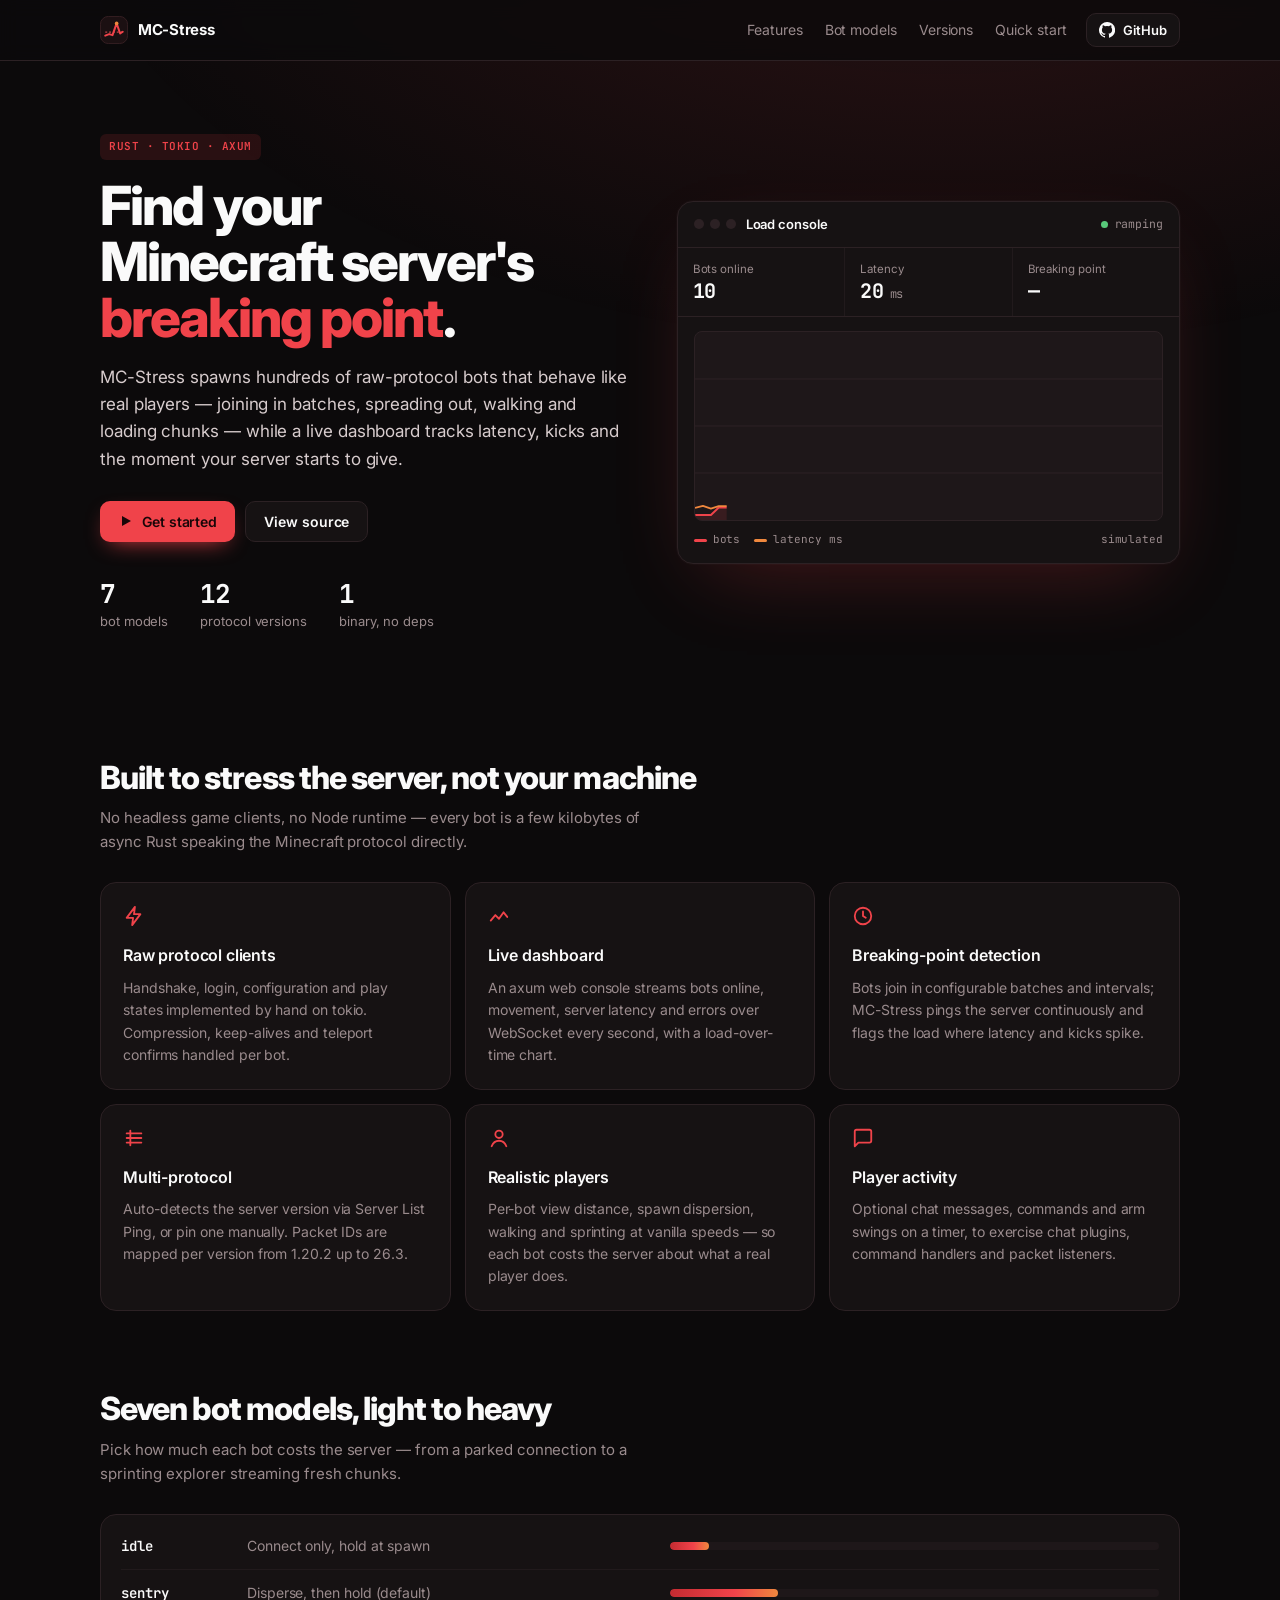
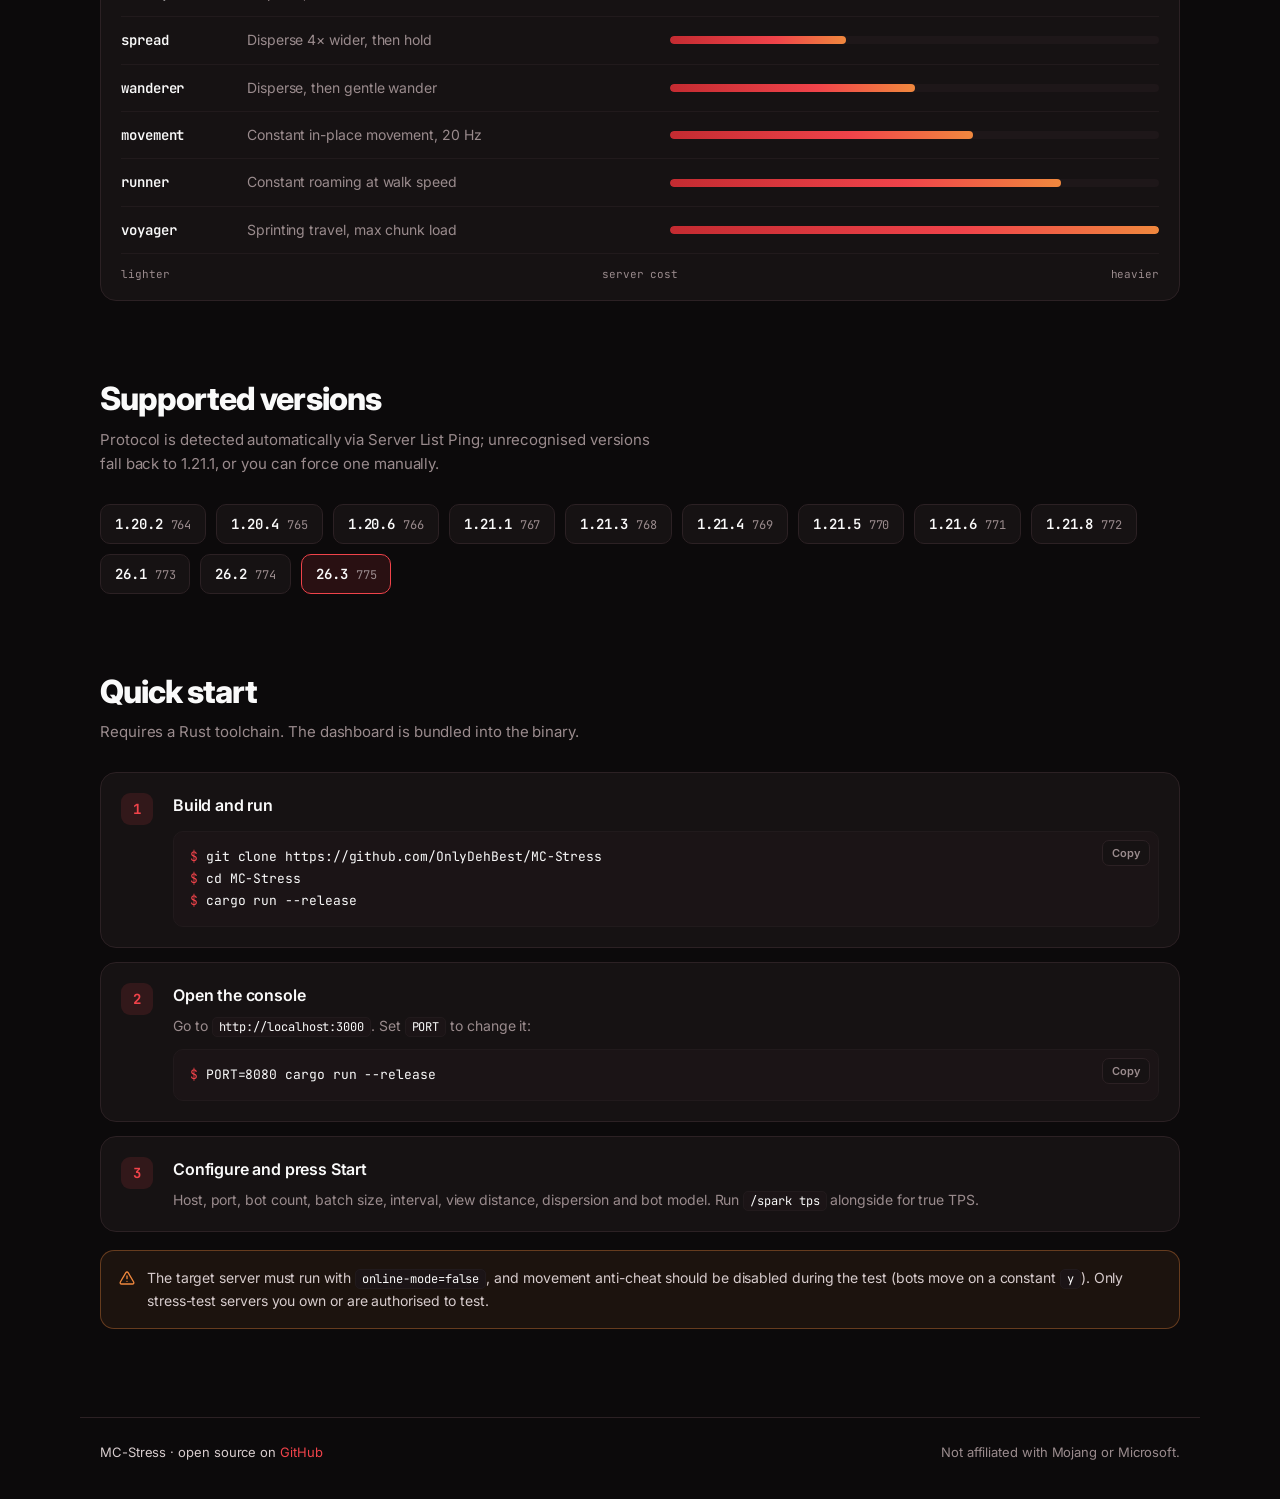
==== site/index.html @ 3d3be6d5 "Add project website and GitHub Pages deploy workflow Co-Authored-By: Claude Opus 5.5 <noreply@anthro" ====
<!doctype html>
<html lang="en">
<head>
  <meta charset="utf-8">
  <meta name="viewport" content="width=device-width, initial-scale=1">
  <title>MC-Stress — Minecraft load testing in Rust</title>
  <meta name="description" content="MC-Stress: raw Minecraft protocol bots on tokio, a live axum dashboard and breaking-point detection for load testing Minecraft servers.">
  <meta name="theme-color" content="#0c0a0b">
  <meta property="og:title" content="MC-Stress">
  <meta property="og:description" content="Load test your Minecraft server with lightweight raw-protocol bots and find its breaking point.">
  <link rel="icon" href="favicon.svg" type="image/svg+xml">
  <link rel="preconnect" href="https://fonts.googleapis.com">
  <link rel="preconnect" href="https://fonts.gstatic.com" crossorigin>
  <link rel="stylesheet" href="https://fonts.googleapis.com/css2?family=Inter:wght@400;500;600;700;800&family=JetBrains+Mono:wght@400;500;600&display=swap">
  <link rel="stylesheet" href="style.css">
</head>
<body>
  <header class="topbar">
    <div class="wrap topbar-in">
      <a class="brand" href="#top" aria-label="MC-Stress home">
        <svg class="logo" viewBox="0 0 32 32" aria-hidden="true"><rect x=".5" y=".5" width="31" height="31" rx="9" fill="#1b1012" stroke="#3a2225"/><line x1="6" y1="18.5" x2="26" y2="18.5" stroke="#ff5c61" stroke-width="1.4" stroke-dasharray="2.2 2.2" opacity=".7"/><path d="M6 22.5l4.5-1.8 3.8 1.2L19 8.5l4 11.5 3-2" fill="none" stroke="#f0434a" stroke-width="2.3" stroke-linecap="round" stroke-linejoin="round"/><circle cx="19" cy="8.5" r="2.1" fill="#f0883e"/></svg>
        <span>MC-Stress</span>
      </a>
      <nav class="nav">
        <a href="#features">Features</a>
        <a href="#models">Bot models</a>
        <a href="#versions">Versions</a>
        <a href="#start">Quick start</a>
      </nav>
      <a class="btn sec sm" href="https://github.com/OnlyDehBest/MC-Stress">
        <svg class="ico fill" viewBox="0 0 16 16" aria-hidden="true"><path d="M8 0a8 8 0 0 0-2.53 15.59c.4.07.55-.17.55-.38v-1.33c-2.23.48-2.7-1.07-2.7-1.07-.36-.92-.89-1.17-.89-1.17-.73-.5.06-.49.06-.49.8.06 1.23.83 1.23.83.72 1.22 1.87.87 2.33.67.07-.52.28-.87.5-1.07-1.78-.2-3.65-.89-3.65-3.95 0-.87.31-1.59.82-2.15-.08-.2-.36-1.02.08-2.12 0 0 .67-.22 2.2.82a7.6 7.6 0 0 1 4 0c1.53-1.04 2.2-.82 2.2-.82.44 1.1.16 1.92.08 2.12.51.56.82 1.28.82 2.15 0 3.07-1.87 3.75-3.66 3.95.29.25.54.73.54 1.48v2.2c0 .21.15.46.55.38A8 8 0 0 0 8 0z"/></svg>
        <span class="hide-sm">GitHub</span>
      </a>
    </div>
  </header>

  <main id="top">
    <section class="hero wrap">
      <div class="hero-copy">
        <span class="chip">Rust · tokio · axum</span>
        <h1>Find your Minecraft server's <em>breaking point</em>.</h1>
        <p class="lead">MC-Stress spawns hundreds of raw-protocol bots that behave like real players — joining in batches, spreading out, walking and loading chunks — while a live dashboard tracks latency, kicks and the moment your server starts to give.</p>
        <div class="cta">
          <a class="btn pri" href="#start"><svg class="ico fill" viewBox="0 0 16 16" aria-hidden="true"><path d="M4 3l9 5-9 5z"/></svg>Get started</a>
          <a class="btn sec" href="https://github.com/OnlyDehBest/MC-Stress">View source</a>
        </div>
        <ul class="facts">
          <li><b>7</b><span>bot models</span></li>
          <li><b>12</b><span>protocol versions</span></li>
          <li><b>1</b><span>binary, no deps</span></li>
        </ul>
      </div>

      <div class="console panel" aria-label="Dashboard preview">
        <div class="ph">
          <span class="dots"><i></i><i></i><i></i></span>
          <span class="ph-title">Load console</span>
          <span class="status live"><span class="d"></span><span id="demoState">ramping</span></span>
        </div>
        <div class="kpis">
          <div class="kpi"><div class="sl">Bots online</div><div class="sv" id="dBots">0</div></div>
          <div class="kpi"><div class="sl">Latency</div><div class="sv" id="dLat">—</div></div>
          <div class="kpi"><div class="sl">Breaking point</div><div class="sv" id="dBp">—</div></div>
        </div>
        <div class="chartpad">
          <svg id="demoChart" viewBox="0 0 400 150" preserveAspectRatio="none" role="img" aria-label="Simulated chart of bots and latency over time"></svg>
          <div class="legend"><span><i style="background:var(--acc)"></i>bots</span><span><i style="background:var(--high)"></i>latency ms</span><span class="muted">simulated</span></div>
        </div>
      </div>
    </section>

    <section id="features" class="wrap block">
      <h2>Built to stress the server, not your machine</h2>
      <p class="sec-sub">No headless game clients, no Node runtime — every bot is a few kilobytes of async Rust speaking the Minecraft protocol directly.</p>
      <div class="grid">
        <article class="card">
          <svg class="ico lg" viewBox="0 0 24 24" aria-hidden="true"><path d="M13 2L4 14h7l-1 8 9-12h-7z"/></svg>
          <h3>Raw protocol clients</h3>
          <p>Handshake, login, configuration and play states implemented by hand on tokio. Compression, keep-alives and teleport confirms handled per bot.</p>
        </article>
        <article class="card">
          <svg class="ico lg" viewBox="0 0 24 24" aria-hidden="true"><path d="M3 17l5-6 4 4 5-7 4 5"/></svg>
          <h3>Live dashboard</h3>
          <p>An axum web console streams bots online, movement, server latency and errors over WebSocket every second, with a load-over-time chart.</p>
        </article>
        <article class="card">
          <svg class="ico lg" viewBox="0 0 24 24" aria-hidden="true"><circle cx="12" cy="12" r="9"/><path d="M12 7v5l3 2"/></svg>
          <h3>Breaking-point detection</h3>
          <p>Bots join in configurable batches and intervals; MC-Stress pings the server continuously and flags the load where latency and kicks spike.</p>
        </article>
        <article class="card">
          <svg class="ico lg" viewBox="0 0 24 24" aria-hidden="true"><path d="M4 7h16M4 12h16M4 17h16"/><path d="M8 4v16"/></svg>
          <h3>Multi-protocol</h3>
          <p>Auto-detects the server version via Server List Ping, or pin one manually. Packet IDs are mapped per version from 1.20.2 up to 26.3.</p>
        </article>
        <article class="card">
          <svg class="ico lg" viewBox="0 0 24 24" aria-hidden="true"><circle cx="12" cy="8" r="4"/><path d="M4 21c1.5-4 4.5-6 8-6s6.5 2 8 6"/></svg>
          <h3>Realistic players</h3>
          <p>Per-bot view distance, spawn dispersion, walking and sprinting at vanilla speeds — so each bot costs the server about what a real player does.</p>
        </article>
        <article class="card">
          <svg class="ico lg" viewBox="0 0 24 24" aria-hidden="true"><path d="M21 15a2 2 0 0 1-2 2H7l-4 4V5a2 2 0 0 1 2-2h14a2 2 0 0 1 2 2z"/></svg>
          <h3>Player activity</h3>
          <p>Optional chat messages, commands and arm swings on a timer, to exercise chat plugins, command handlers and packet listeners.</p>
        </article>
      </div>
    </section>

    <section id="models" class="wrap block">
      <h2>Seven bot models, light to heavy</h2>
      <p class="sec-sub">Pick how much each bot costs the server — from a parked connection to a sprinting explorer streaming fresh chunks.</p>
      <div class="models panel">
        <div class="model"><code>idle</code><span>Connect only, hold at spawn</span><div class="meter" style="--w:8%"></div></div>
        <div class="model"><code>sentry</code><span>Disperse, then hold (default)</span><div class="meter" style="--w:22%"></div></div>
        <div class="model"><code>spread</code><span>Disperse 4× wider, then hold</span><div class="meter" style="--w:36%"></div></div>
        <div class="model"><code>wanderer</code><span>Disperse, then gentle wander</span><div class="meter" style="--w:50%"></div></div>
        <div class="model"><code>movement</code><span>Constant in-place movement, 20 Hz</span><div class="meter" style="--w:62%"></div></div>
        <div class="model"><code>runner</code><span>Constant roaming at walk speed</span><div class="meter" style="--w:80%"></div></div>
        <div class="model"><code>voyager</code><span>Sprinting travel, max chunk load</span><div class="meter" style="--w:100%"></div></div>
        <div class="model-axis"><span>lighter</span><span>server cost</span><span>heavier</span></div>
      </div>
    </section>

    <section id="versions" class="wrap block">
      <h2>Supported versions</h2>
      <p class="sec-sub">Protocol is detected automatically via Server List Ping; unrecognised versions fall back to 1.21.1, or you can force one manually.</p>
      <div class="versions">
        <span class="ver"><b>1.20.2</b><small>764</small></span>
        <span class="ver"><b>1.20.4</b><small>765</small></span>
        <span class="ver"><b>1.20.6</b><small>766</small></span>
        <span class="ver"><b>1.21.1</b><small>767</small></span>
        <span class="ver"><b>1.21.3</b><small>768</small></span>
        <span class="ver"><b>1.21.4</b><small>769</small></span>
        <span class="ver"><b>1.21.5</b><small>770</small></span>
        <span class="ver"><b>1.21.6</b><small>771</small></span>
        <span class="ver"><b>1.21.8</b><small>772</small></span>
        <span class="ver"><b>26.1</b><small>773</small></span>
        <span class="ver"><b>26.2</b><small>774</small></span>
        <span class="ver new"><b>26.3</b><small>775</small></span>
      </div>
    </section>

    <section id="start" class="wrap block">
      <h2>Quick start</h2>
      <p class="sec-sub">Requires a Rust toolchain. The dashboard is bundled into the binary.</p>
      <div class="steps">
        <div class="step">
          <span class="n">1</span>
          <div>
            <h3>Build and run</h3>
            <div class="code"><button class="copy" data-copy="git clone https://github.com/OnlyDehBest/MC-Stress&#10;cd MC-Stress&#10;cargo run --release">Copy</button><pre><span class="p">$</span> git clone https://github.com/OnlyDehBest/MC-Stress
<span class="p">$</span> cd MC-Stress
<span class="p">$</span> cargo run --release</pre></div>
          </div>
        </div>
        <div class="step">
          <span class="n">2</span>
          <div>
            <h3>Open the console</h3>
            <p>Go to <code>http://localhost:3000</code>. Set <code>PORT</code> to change it:</p>
            <div class="code"><button class="copy" data-copy="PORT=8080 cargo run --release">Copy</button><pre><span class="p">$</span> PORT=8080 cargo run --release</pre></div>
          </div>
        </div>
        <div class="step">
          <span class="n">3</span>
          <div>
            <h3>Configure and press Start</h3>
            <p>Host, port, bot count, batch size, interval, view distance, dispersion and bot model. Run <code>/spark tps</code> alongside for true TPS.</p>
          </div>
        </div>
      </div>

      <div class="note">
        <svg class="ico" viewBox="0 0 24 24" aria-hidden="true"><path d="M12 9v4M12 17h.01"/><path d="M10.3 3.9L2 18a2 2 0 0 0 1.7 3h16.6a2 2 0 0 0 1.7-3L13.7 3.9a2 2 0 0 0-3.4 0z"/></svg>
        <p>The target server must run with <code>online-mode=false</code>, and movement anti-cheat should be disabled during the test (bots move on a constant <code>y</code>). Only stress-test servers you own or are authorised to test.</p>
      </div>
    </section>
  </main>

  <footer class="foot wrap">
    <span>MC-Stress · open source on <a href="https://github.com/OnlyDehBest/MC-Stress">GitHub</a></span>
    <span class="muted">Not affiliated with Mojang or Microsoft.</span>
  </footer>

  <script src="app.js"></script>
</body>
</html>
---- site/style.css ----
:root {
  --bg:#0c0a0b; --card:#161213; --card2:#1e1719; --line:#2c2124; --line2:#211a1c;
  --fg:#d7cccd; --hd:#fafafa; --muted:#9a8b8d;
  --acc:#f0434a; --acc2:#c42b31; --accl:rgba(240,67,74,.13);
  --ok:#58c97a; --high:#f0883e; --crit:#ff5c61;
  --code:#1b1416; --glass:rgba(12,10,11,.82);
  --fs:'Inter',ui-sans-serif,system-ui,-apple-system,'Segoe UI',Roboto,sans-serif;
  --fm:'JetBrains Mono',ui-monospace,SFMono-Regular,Menlo,Consolas,monospace;
  color-scheme: dark;
}
* { box-sizing:border-box; }
html { scroll-behavior:smooth; scroll-padding-top:72px; }
body { margin:0; background:var(--bg); color:var(--fg); font:15px/1.6 var(--fs); letter-spacing:-.005em; -webkit-font-smoothing:antialiased; overflow-x:hidden; }
body::before { content:""; position:fixed; inset:-20% -10% auto; height:70vh; background:radial-gradient(ellipse at 70% 0%, rgba(240,67,74,.16), transparent 60%); pointer-events:none; z-index:-1; }
a { color:var(--acc); text-decoration:none; }
a:hover { text-decoration:underline; }
code { font-family:var(--fm); font-size:.86em; background:var(--code); border:1px solid var(--line2); padding:1px 6px; border-radius:5px; color:var(--hd); }
svg { display:block; }
.wrap { max-width:1120px; margin:0 auto; padding:0 20px; }
.muted { color:var(--muted); }
.ico { width:16px; height:16px; flex:none; fill:none; stroke:currentColor; stroke-width:2; stroke-linecap:round; stroke-linejoin:round; }
.ico.fill { fill:currentColor; stroke:none; }
.ico.lg { width:22px; height:22px; color:var(--acc); }

.topbar { position:sticky; top:0; z-index:10; border-bottom:1px solid var(--line); background:var(--glass); backdrop-filter:saturate(1.2) blur(10px); -webkit-backdrop-filter:saturate(1.2) blur(10px); }
.topbar-in { display:flex; align-items:center; gap:20px; height:60px; }
.brand { display:flex; align-items:center; gap:10px; color:var(--hd); font-weight:700; letter-spacing:-.02em; }
.brand:hover { text-decoration:none; }
.logo { width:28px; height:28px; }
.nav { display:flex; gap:22px; margin-left:auto; }
.nav a { color:var(--muted); font-size:14px; }
.nav a:hover { color:var(--hd); text-decoration:none; }

.btn { display:inline-flex; align-items:center; gap:8px; border:0; border-radius:10px; padding:11px 18px; font:600 14px var(--fs); cursor:pointer; transition:filter .12s, border-color .15s, transform .1s; }
.btn:hover { text-decoration:none; }
.btn:active { transform:scale(.97); }
.btn.pri { background:var(--acc); color:#1a0608; box-shadow:0 8px 22px -10px var(--acc); }
.btn.pri:hover { filter:brightness(1.08); }
.btn.sec { background:var(--card); color:var(--hd); border:1px solid var(--line); }
.btn.sec:hover { border-color:var(--acc); }
.btn.sm { padding:8px 12px; font-size:13px; }
.chip { display:inline-block; font-family:var(--fm); font-size:11px; font-weight:600; letter-spacing:.5px; text-transform:uppercase; padding:4px 9px; border-radius:6px; background:var(--accl); color:var(--acc); }

.hero { display:grid; grid-template-columns:1.05fr 1fr; gap:48px; align-items:center; padding-top:72px; padding-bottom:56px; }
h1 { margin:18px 0 0; font-size:clamp(34px,5vw,54px); font-weight:800; letter-spacing:-.035em; line-height:1.04; color:var(--hd); text-wrap:balance; }
h1 em { font-style:normal; color:var(--acc); }
.lead { margin:18px 0 0; font-size:17px; color:var(--fg); max-width:56ch; }
.cta { display:flex; gap:10px; margin-top:28px; flex-wrap:wrap; }
.facts { list-style:none; display:flex; gap:32px; padding:0; margin:34px 0 0; }
.facts li { display:flex; flex-direction:column; }
.facts b { font:700 26px var(--fm); color:var(--hd); letter-spacing:-.03em; }
.facts span { font-size:13px; color:var(--muted); }

.panel { background:var(--card); border:1px solid var(--line); border-radius:16px; }
.console { box-shadow:0 30px 80px -30px rgba(240,67,74,.28), 0 0 0 1px rgba(255,255,255,.02); overflow:hidden; }
.ph { display:flex; align-items:center; gap:10px; padding:12px 16px; border-bottom:1px solid var(--line); }
.dots { display:flex; gap:6px; }
.dots i { width:10px; height:10px; border-radius:50%; background:var(--line); }
.ph-title { font-size:13px; font-weight:600; color:var(--hd); }
.status { margin-left:auto; display:inline-flex; align-items:center; gap:7px; font-family:var(--fm); font-size:11.5px; color:var(--muted); }
.status .d { width:7px; height:7px; border-radius:50%; background:var(--ok); animation:pulse 1.6s infinite; }
.status.crit .d { background:var(--crit); }
@keyframes pulse { 0%{box-shadow:0 0 0 0 rgba(88,201,122,.35)} 70%{box-shadow:0 0 0 6px transparent} 100%{box-shadow:0 0 0 0 transparent} }
.kpis { display:grid; grid-template-columns:repeat(3,1fr); gap:1px; background:var(--line2); border-bottom:1px solid var(--line); }
.kpi { background:var(--card); padding:12px 15px; min-width:0; }
.kpi .sl { font-size:11.5px; color:var(--muted); }
.kpi .sv { font:700 20px var(--fm); color:var(--hd); font-variant-numeric:tabular-nums; letter-spacing:-.02em; white-space:nowrap; }
.kpi .sv.crit { color:var(--crit); }
.chartpad { padding:14px 16px 14px; }
#demoChart { width:100%; height:190px; background:var(--card2); border:1px solid var(--line); border-radius:8px; }
.legend { display:flex; gap:14px; margin-top:10px; font-family:var(--fm); font-size:11px; color:var(--muted); }
.legend i { display:inline-block; width:13px; height:3px; border-radius:2px; margin-right:6px; vertical-align:middle; }
.legend .muted { margin-left:auto; }

.block { padding-top:72px; padding-bottom:8px; }
h2 { margin:0; font-size:clamp(24px,3vw,32px); font-weight:800; letter-spacing:-.03em; color:var(--hd); line-height:1.15; }
.sec-sub { margin:10px 0 28px; color:var(--muted); max-width:62ch; }
h3 { margin:0; font-size:16px; font-weight:600; color:var(--hd); letter-spacing:-.01em; }

.grid { display:grid; grid-template-columns:repeat(3,1fr); gap:14px; }
.card { background:var(--card); border:1px solid var(--line); border-radius:16px; padding:22px; transition:border-color .2s, transform .2s; }
.card:hover { border-color:#4a2a2e; transform:translateY(-2px); }
.card h3 { margin-top:16px; }
.card p { margin:8px 0 0; color:var(--muted); font-size:14px; }

.models { padding:8px 20px 16px; }
.model { display:grid; grid-template-columns:110px 1fr 1.2fr; gap:16px; align-items:center; padding:12px 0; border-bottom:1px solid var(--line2); }
.model code { background:none; border:0; padding:0; color:var(--hd); font-weight:600; font-size:14px; }
.model span { color:var(--muted); font-size:14px; }
.meter { height:8px; border-radius:4px; background:var(--card2); position:relative; overflow:hidden; }
.meter::after { content:""; position:absolute; inset:0 auto 0 0; width:var(--w); border-radius:4px; background:linear-gradient(90deg, var(--acc2), var(--acc) 60%, var(--high)); transform-origin:left; transform:scaleX(0); transition:transform 1s cubic-bezier(.2,.7,.2,1); }
.models.in .meter::after { transform:scaleX(1); }
.model-axis { display:grid; grid-template-columns:1fr auto 1fr; padding-top:12px; font-family:var(--fm); font-size:11px; color:var(--muted); }
.model-axis span:last-child { text-align:right; }

.versions { display:flex; flex-wrap:wrap; gap:10px; }
.ver { display:inline-flex; align-items:baseline; gap:8px; padding:10px 14px; background:var(--card); border:1px solid var(--line); border-radius:10px; }
.ver b { font:600 14px var(--fm); color:var(--hd); }
.ver small { font:12px var(--fm); color:var(--muted); }
.ver.new { border-color:var(--acc); background:var(--accl); }

.steps { display:grid; gap:14px; }
.step { display:grid; grid-template-columns:36px 1fr; gap:16px; background:var(--card); border:1px solid var(--line); border-radius:16px; padding:20px; }
.step .n { width:32px; height:32px; border-radius:9px; display:grid; place-items:center; background:var(--accl); color:var(--acc); font:700 14px var(--fm); }
.step > div { min-width:0; }
.step p { margin:6px 0 0; color:var(--muted); font-size:14px; }
.code { position:relative; margin-top:12px; background:var(--code); border:1px solid var(--line2); border-radius:10px; }
.code pre { margin:0; padding:14px 16px; overflow-x:auto; font:13px/1.7 var(--fm); color:var(--hd); }
.code .p { color:var(--acc); user-select:none; }
.copy { position:absolute; top:8px; right:8px; font:600 11px var(--fs); color:var(--muted); background:var(--card); border:1px solid var(--line); border-radius:7px; padding:5px 9px; cursor:pointer; }
.copy:hover { color:var(--hd); border-color:var(--acc); }

.note { display:flex; gap:12px; align-items:flex-start; margin-top:18px; padding:16px 18px; border:1px solid rgba(240,136,62,.35); background:rgba(240,136,62,.07); border-radius:14px; }
.note .ico { color:var(--high); margin-top:3px; }
.note p { margin:0; font-size:14px; }

.foot { display:flex; justify-content:space-between; gap:12px; flex-wrap:wrap; margin-top:80px; padding-top:24px; padding-bottom:36px; border-top:1px solid var(--line); font-size:13px; }

@media (max-width: 900px) {
  .hero { grid-template-columns:1fr; padding-top:44px; gap:36px; }
  .grid { grid-template-columns:1fr 1fr; }
  .nav { display:none; }
  .topbar-in .btn { margin-left:auto; }
}
@media (max-width: 600px) {
  .grid { grid-template-columns:1fr; }
  .model { grid-template-columns:90px 1fr; gap:6px 12px; }
  .model .meter { grid-column:1 / -1; }
  .facts { gap:22px; }
  .hide-sm { display:none; }
  .kpi .sv { font-size:17px; }
  .step { grid-template-columns:1fr; gap:10px; }
}
@media (prefers-reduced-motion: reduce) {
  html { scroll-behavior:auto; }
  .status .d { animation:none; }
  .meter::after { transition:none; }
  .card { transition:none; }
}
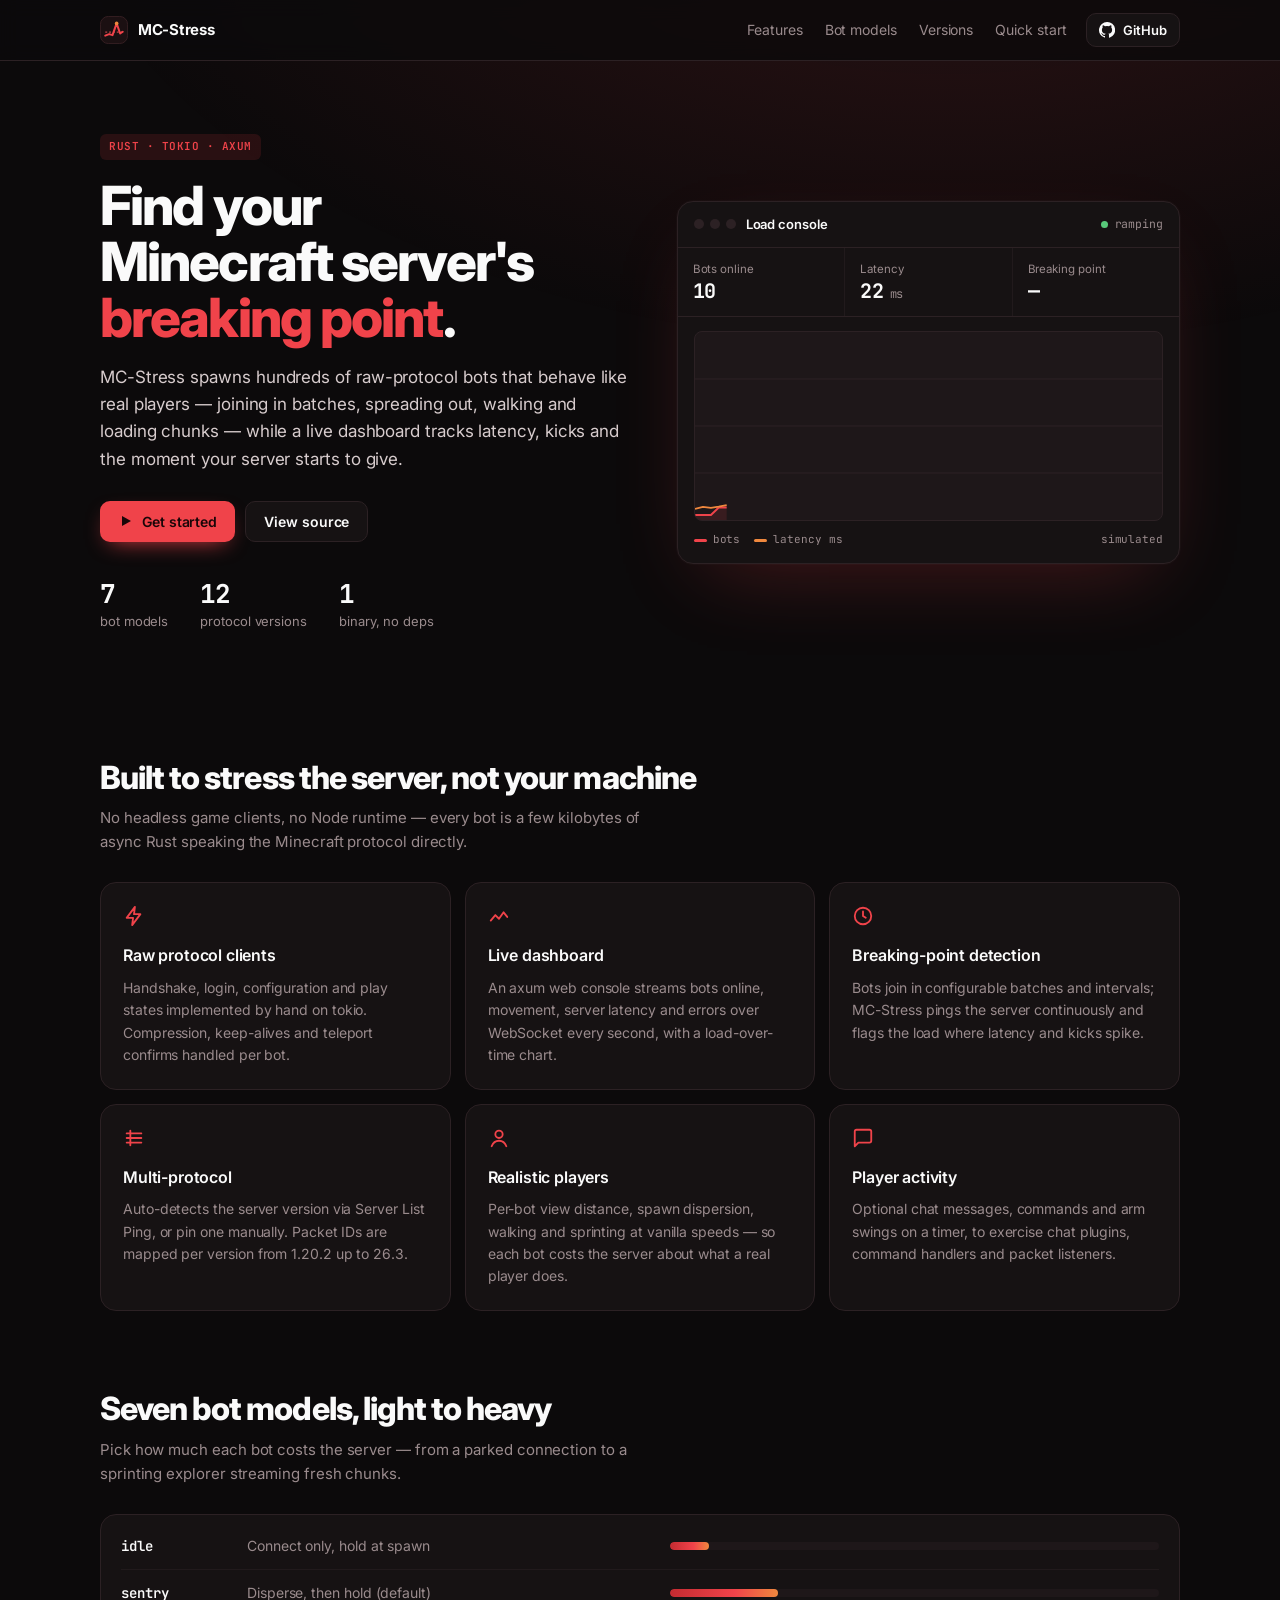
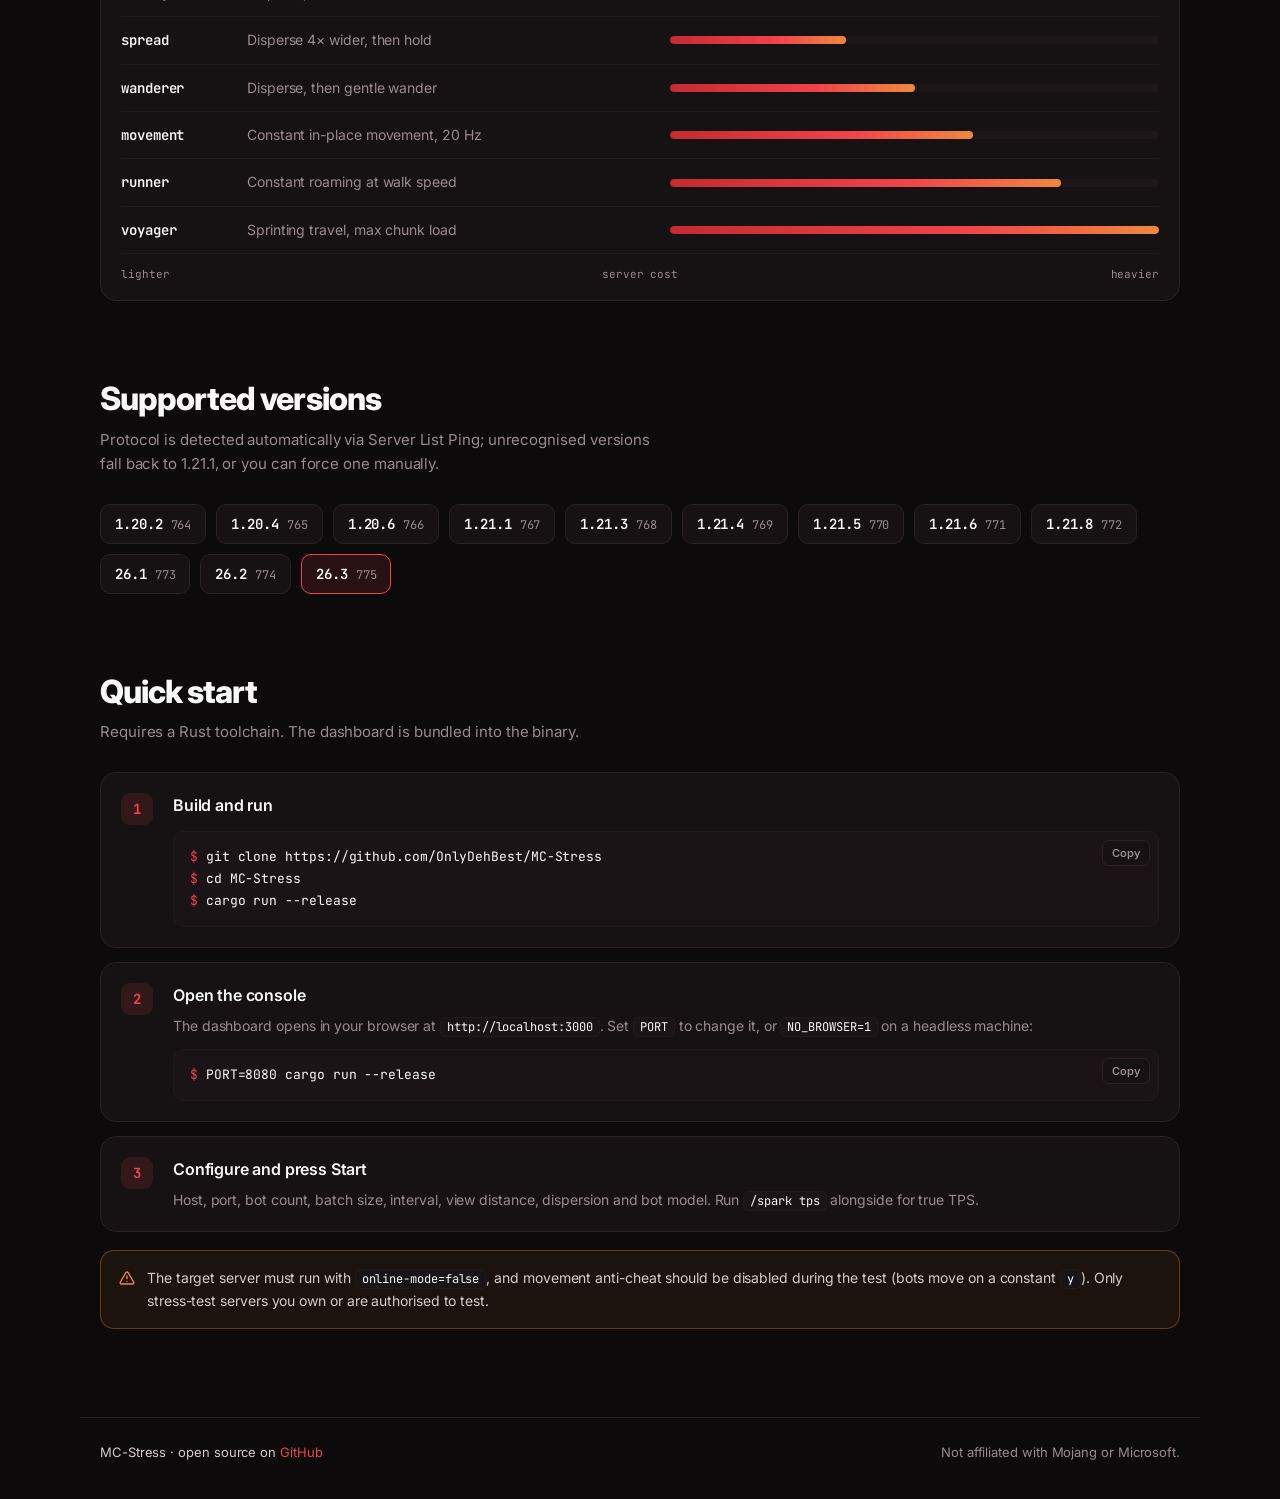
==== commit 509f173e: "Open the dashboard in the browser on startup (NO_BROWSER to disable) Co-Authored-By: Claude Opus 5.5" ====
--- a/site/index.html
+++ b/site/index.html
@@ -157,7 +157,7 @@
           <span class="n">2</span>
           <div>
             <h3>Open the console</h3>
-            <p>Go to <code>http://localhost:3000</code>. Set <code>PORT</code> to change it:</p>
+            <p>The dashboard opens in your browser at <code>http://localhost:3000</code>. Set <code>PORT</code> to change it, or <code>NO_BROWSER=1</code> on a headless machine:</p>
             <div class="code"><button class="copy" data-copy="PORT=8080 cargo run --release">Copy</button><pre><span class="p">$</span> PORT=8080 cargo run --release</pre></div>
           </div>
         </div>
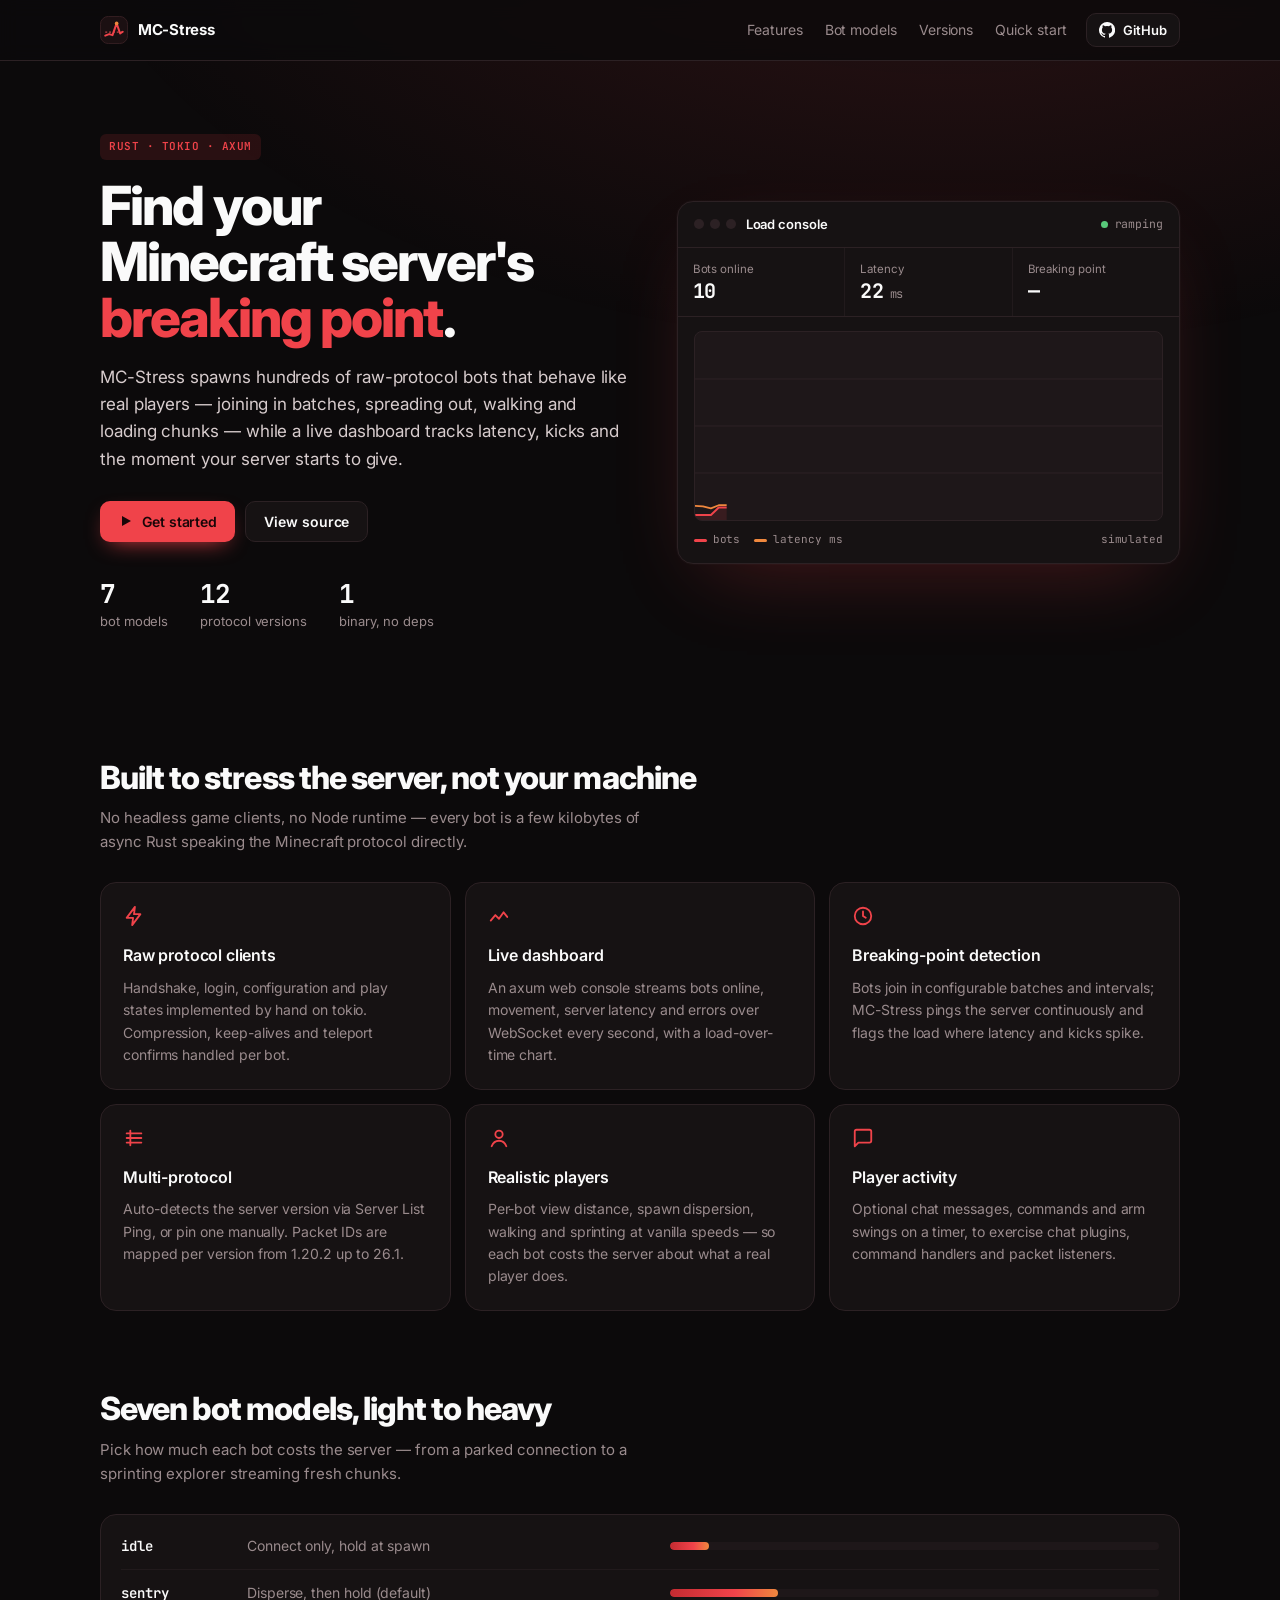
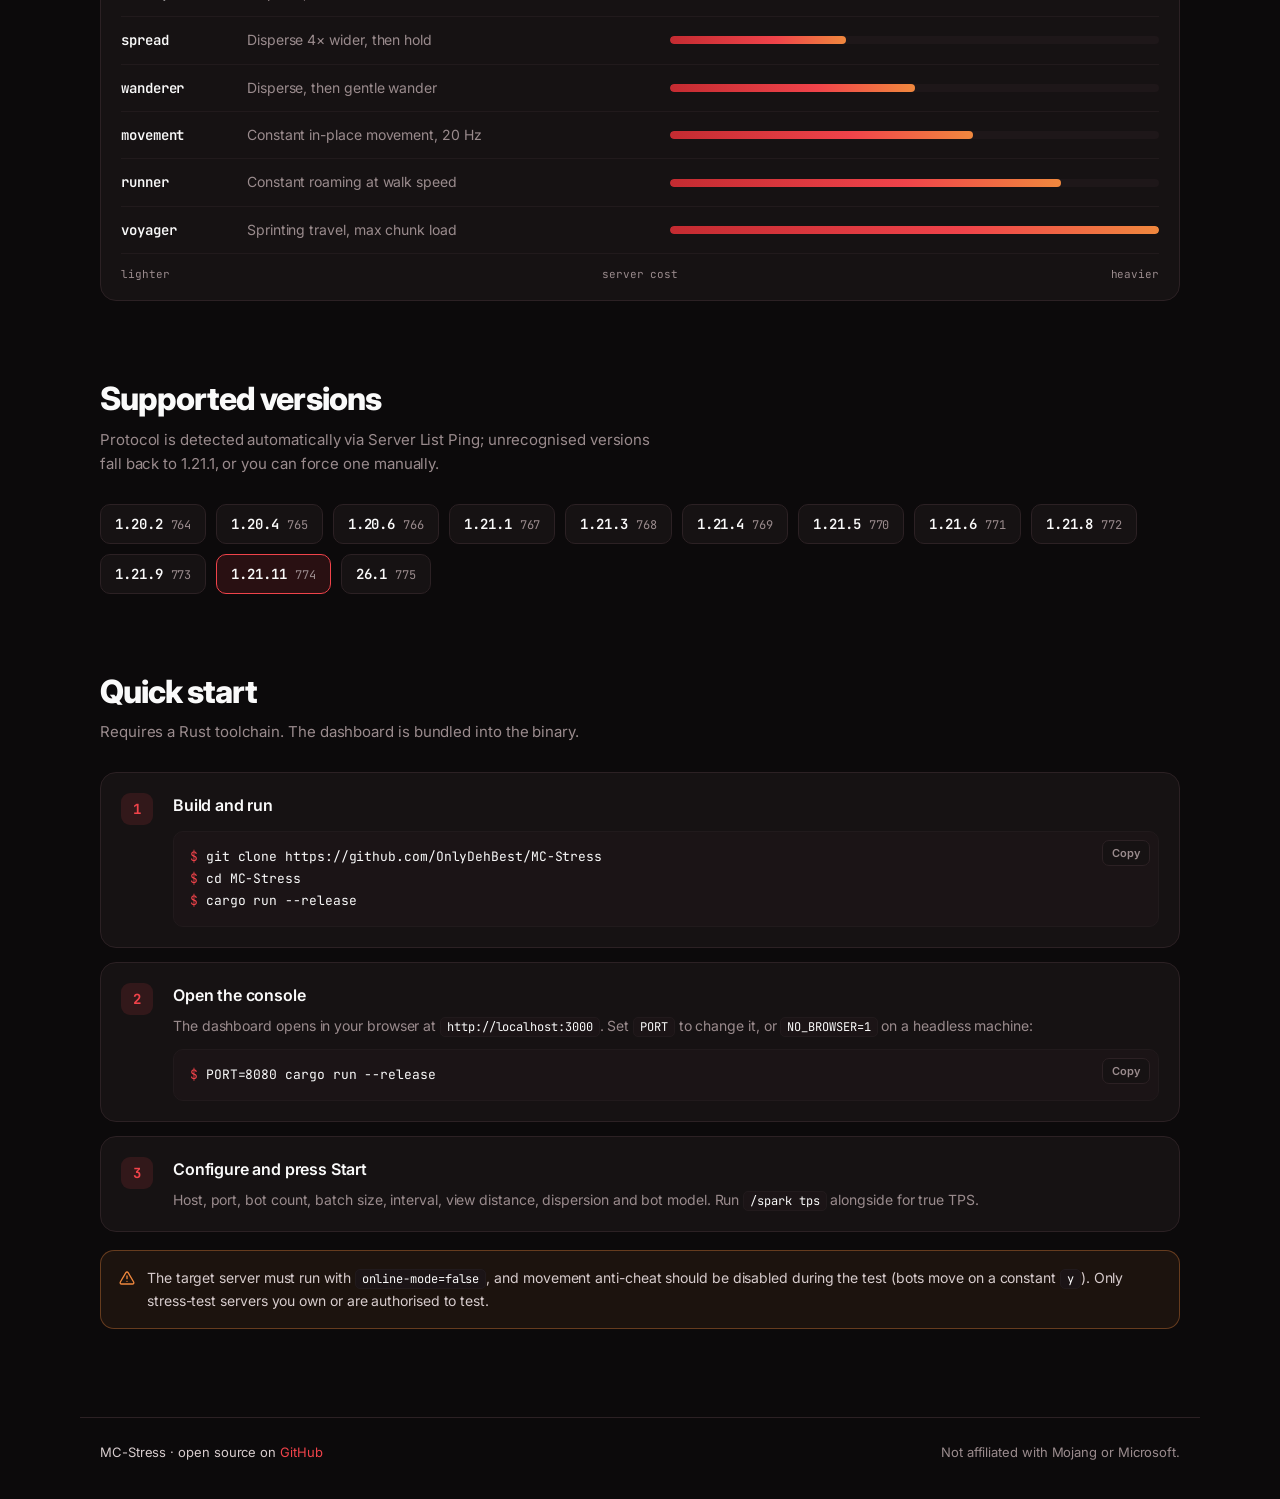
==== commit b290ca7c: "Fix per-version packet IDs; add 1.21.9/1.21.11, correct 26.x labels The modern version entries reuse" ====
--- a/site/index.html
+++ b/site/index.html
@@ -91,7 +91,7 @@
         <article class="card">
           <svg class="ico lg" viewBox="0 0 24 24" aria-hidden="true"><path d="M4 7h16M4 12h16M4 17h16"/><path d="M8 4v16"/></svg>
           <h3>Multi-protocol</h3>
-          <p>Auto-detects the server version via Server List Ping, or pin one manually. Packet IDs are mapped per version from 1.20.2 up to 26.3.</p>
+          <p>Auto-detects the server version via Server List Ping, or pin one manually. Packet IDs are mapped per version from 1.20.2 up to 26.1.</p>
         </article>
         <article class="card">
           <svg class="ico lg" viewBox="0 0 24 24" aria-hidden="true"><circle cx="12" cy="8" r="4"/><path d="M4 21c1.5-4 4.5-6 8-6s6.5 2 8 6"/></svg>
@@ -134,9 +134,9 @@
         <span class="ver"><b>1.21.5</b><small>770</small></span>
         <span class="ver"><b>1.21.6</b><small>771</small></span>
         <span class="ver"><b>1.21.8</b><small>772</small></span>
-        <span class="ver"><b>26.1</b><small>773</small></span>
-        <span class="ver"><b>26.2</b><small>774</small></span>
-        <span class="ver new"><b>26.3</b><small>775</small></span>
+        <span class="ver"><b>1.21.9</b><small>773</small></span>
+        <span class="ver new"><b>1.21.11</b><small>774</small></span>
+        <span class="ver"><b>26.1</b><small>775</small></span>
       </div>
     </section>
 
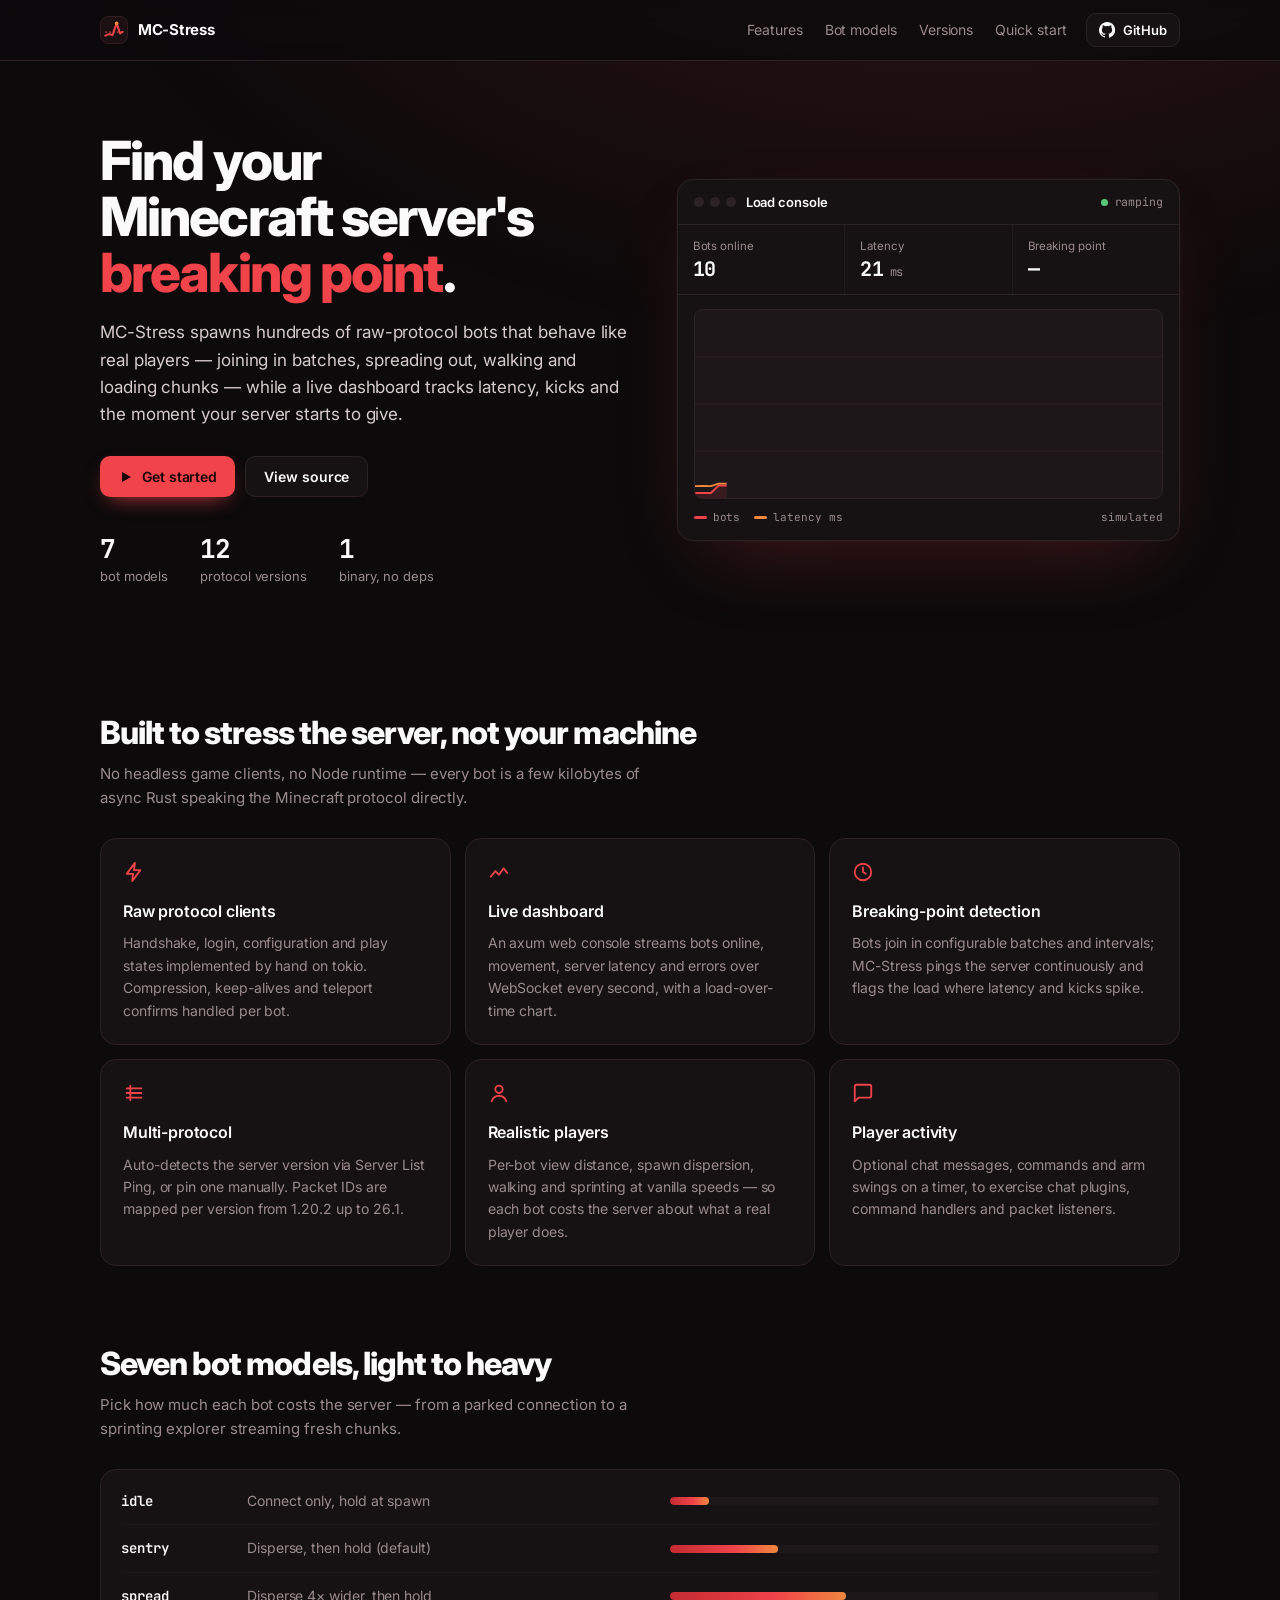
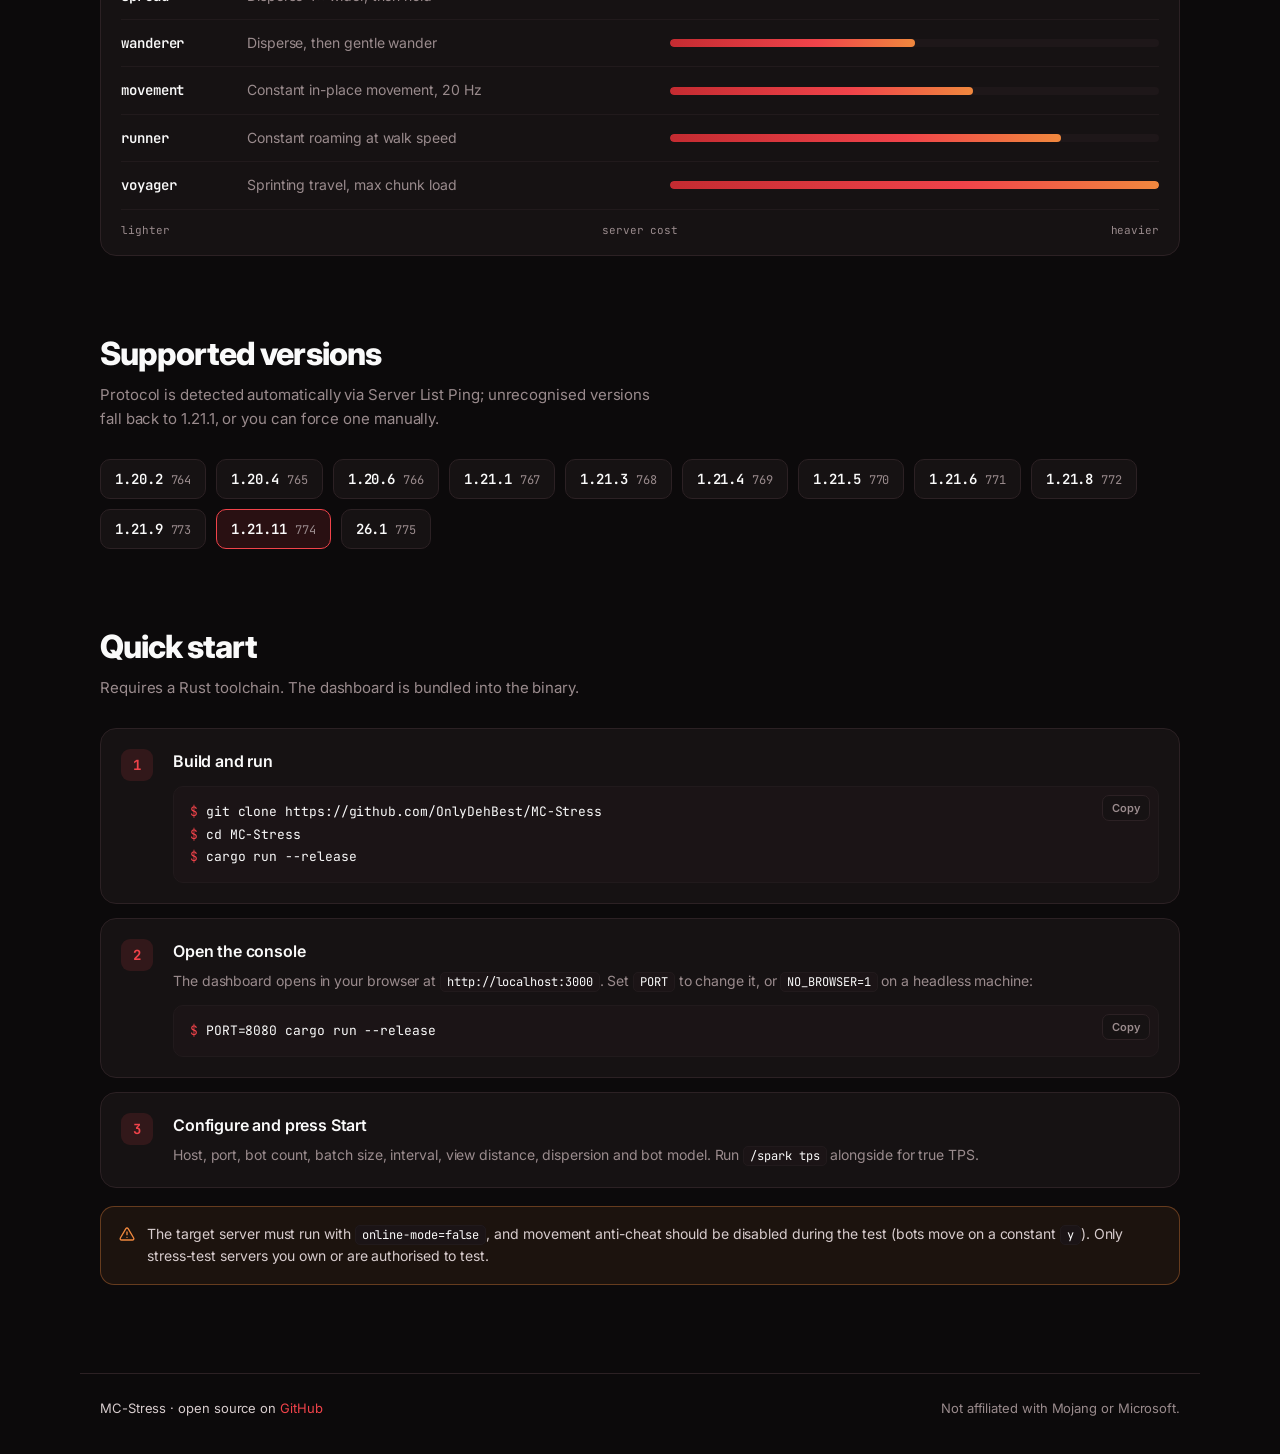
==== commit 0e613015: "Remove tech-stack chip from the site hero Co-Authored-By: Claude Opus 5.5 <noreply@anthropic.com>" ====
--- a/site/index.html
+++ b/site/index.html
@@ -37,7 +37,6 @@
   <main id="top">
     <section class="hero wrap">
       <div class="hero-copy">
-        <span class="chip">Rust · tokio · axum</span>
         <h1>Find your Minecraft server's <em>breaking point</em>.</h1>
         <p class="lead">MC-Stress spawns hundreds of raw-protocol bots that behave like real players — joining in batches, spreading out, walking and loading chunks — while a live dashboard tracks latency, kicks and the moment your server starts to give.</p>
         <div class="cta">
--- a/site/style.css
+++ b/site/style.css
@@ -39,10 +39,9 @@
 .btn.sec { background:var(--card); color:var(--hd); border:1px solid var(--line); }
 .btn.sec:hover { border-color:var(--acc); }
 .btn.sm { padding:8px 12px; font-size:13px; }
-.chip { display:inline-block; font-family:var(--fm); font-size:11px; font-weight:600; letter-spacing:.5px; text-transform:uppercase; padding:4px 9px; border-radius:6px; background:var(--accl); color:var(--acc); }
 
 .hero { display:grid; grid-template-columns:1.05fr 1fr; gap:48px; align-items:center; padding-top:72px; padding-bottom:56px; }
-h1 { margin:18px 0 0; font-size:clamp(34px,5vw,54px); font-weight:800; letter-spacing:-.035em; line-height:1.04; color:var(--hd); text-wrap:balance; }
+h1 { margin:0; font-size:clamp(34px,5vw,54px); font-weight:800; letter-spacing:-.035em; line-height:1.04; color:var(--hd); text-wrap:balance; }
 h1 em { font-style:normal; color:var(--acc); }
 .lead { margin:18px 0 0; font-size:17px; color:var(--fg); max-width:56ch; }
 .cta { display:flex; gap:10px; margin-top:28px; flex-wrap:wrap; }
